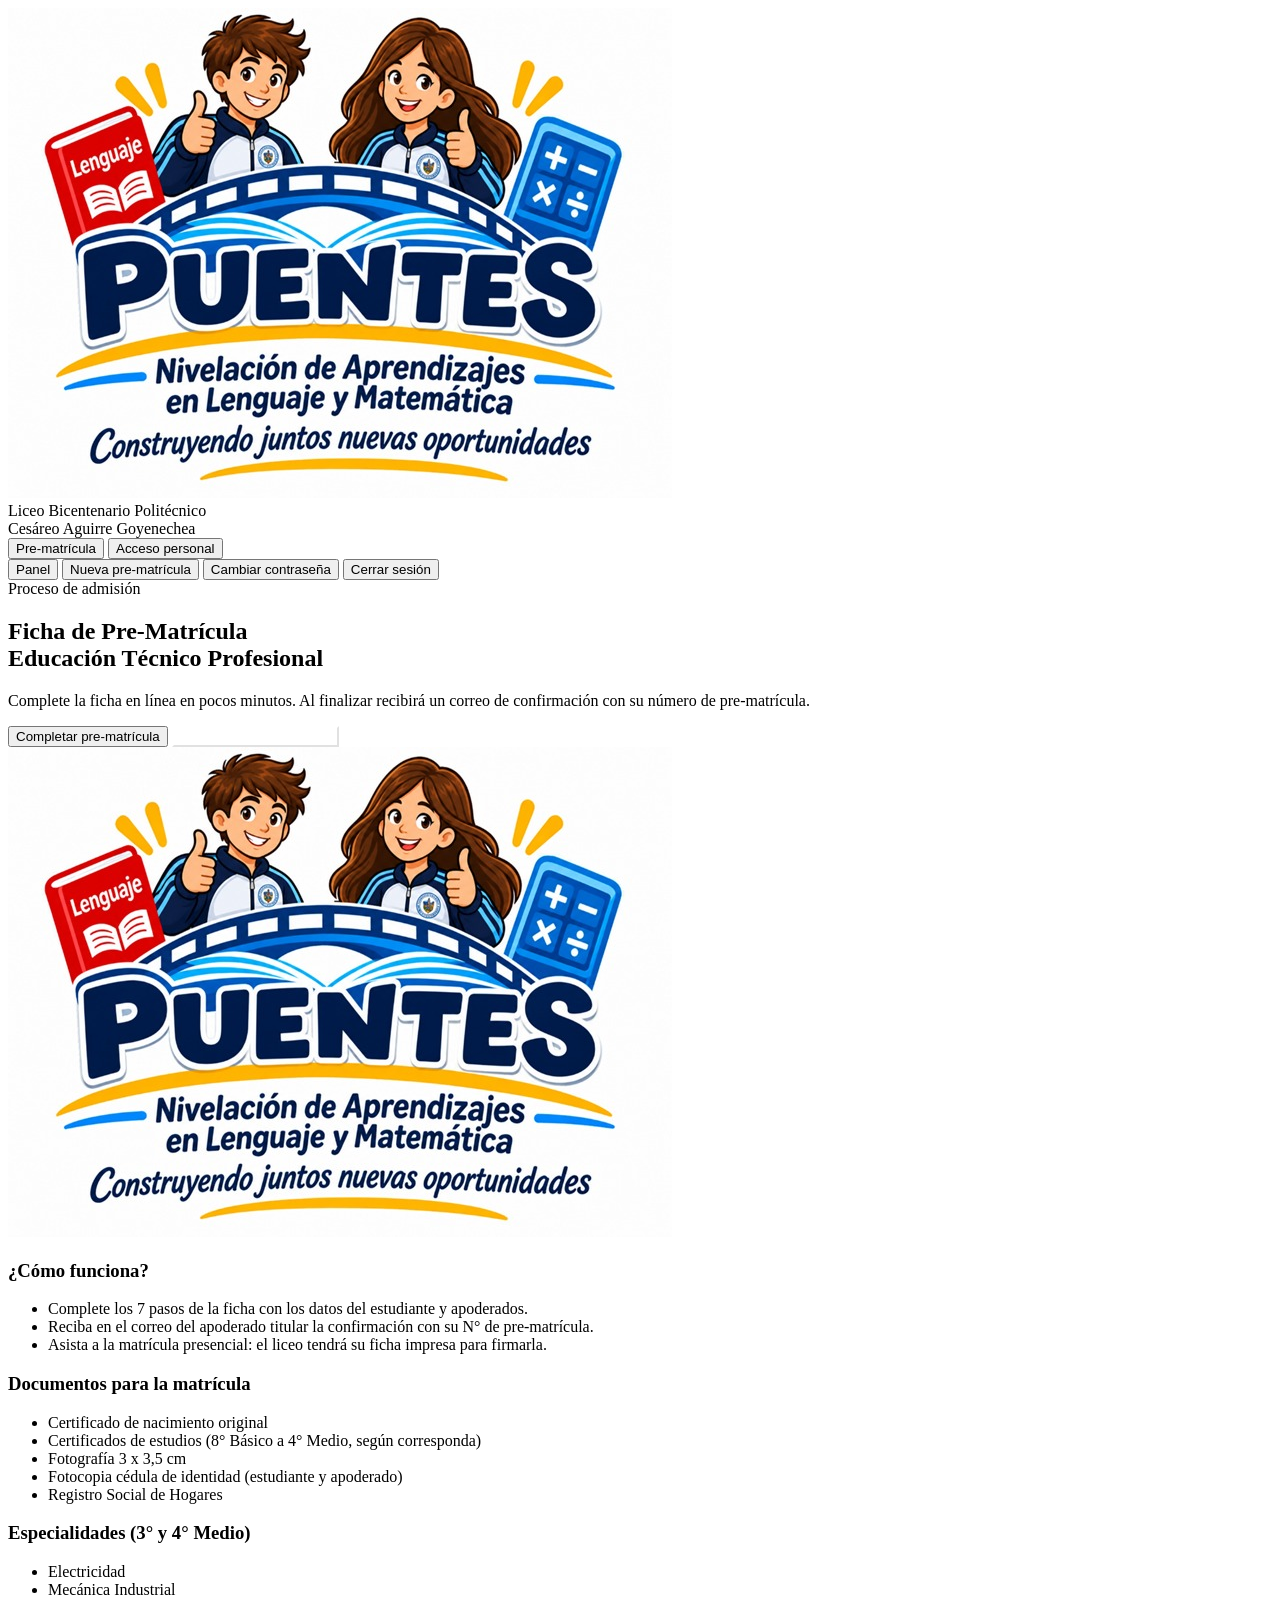
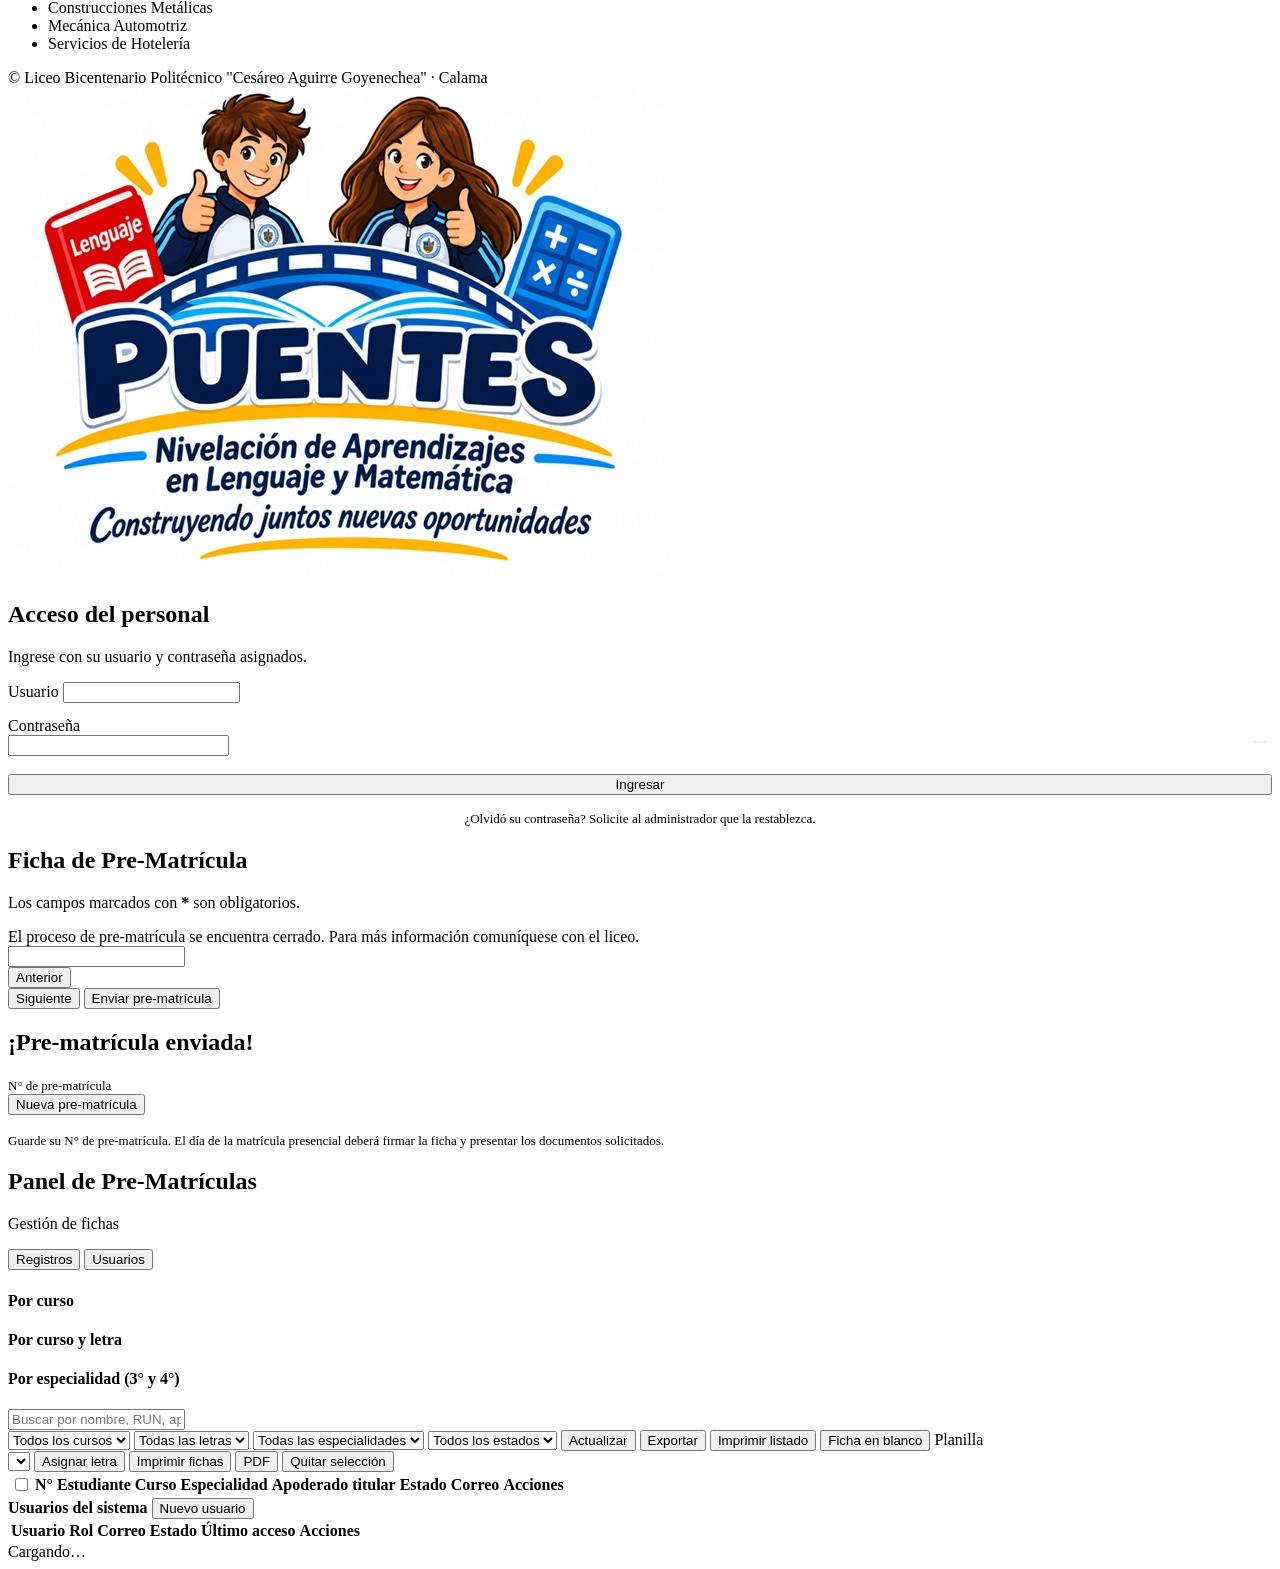
==== index.html @ ebf39d46 "Add files via upload" ====
<!DOCTYPE html>
<html lang="es">
<head>
  <meta charset="UTF-8">
  <meta name="viewport" content="width=device-width, initial-scale=1">
  <title>Pre-Matrícula 2027 · Liceo Bicentenario Politécnico "Cesáreo Aguirre Goyenechea"</title>
  <meta name="description" content="Ficha de pre-matrícula en línea del Liceo Bicentenario Politécnico Cesáreo Aguirre Goyenechea, Calama.">
  <link rel="icon" href="img/logo.png">
  <link rel="preconnect" href="https://script.google.com">
  <link rel="preconnect" href="https://fonts.googleapis.com">
  <link rel="preconnect" href="https://fonts.gstatic.com" crossorigin>
  <link href="https://fonts.googleapis.com/css2?family=Inter:wght@400;500;600;700;800&display=swap" rel="stylesheet">
  <link rel="stylesheet" href="css/estilos.css">
</head>
<body>

<!-- ================= BARRA SUPERIOR ================= -->
<header class="topbar">
  <div class="in">
    <div class="marca" onclick="irInicio()">
      <img class="logo-img" src="img/logo.png" alt="Logo Liceo">
      <div style="min-width:0">
        <div class="t1">Liceo Bicentenario Politécnico</div>
        <div class="t2">Cesáreo Aguirre Goyenechea</div>
      </div>
    </div>
    <div class="acciones" id="acciones-publicas">
      <button class="btn btn-ghost" onclick="irFormulario()"><span data-i="doc"></span><span class="txt">Pre-matrícula</span></button>
      <button class="btn btn-pri" onclick="irLogin()"><span data-i="lock"></span><span class="txt">Acceso personal</span></button>
    </div>
    <div class="acciones oculto" id="acciones-privadas">
      <div class="usuario-chip" id="chip" onclick="toggleMenu(event)">
        <div><div class="n" id="chip-nombre"></div><div class="r" id="chip-rol"></div></div>
        <div class="av" id="chip-av"></div>
        <div class="menu oculto" id="menu-usuario">
          <button onclick="mostrarVista('v-panel')"><span data-i="grid"></span>Panel</button>
          <button onclick="irFormulario()"><span data-i="doc"></span>Nueva pre-matrícula</button>
          <button onclick="modalPassword(false)"><span data-i="key"></span>Cambiar contraseña</button>
          <button onclick="logout()"><span data-i="salir"></span>Cerrar sesión</button>
        </div>
      </div>
    </div>
  </div>
</header>

<main>
  <!-- ================= INICIO ================= -->
  <section id="v-inicio" class="vista">
    <div class="hero">
      <div class="in">
        <div>
          <span class="eyebrow"><span data-i="cal"></span> Proceso de admisión <span class="anio"></span></span>
          <h1>Ficha de <span>Pre-Matrícula <span class="anio"></span></span><br>Educación Técnico Profesional</h1>
          <p>Complete la ficha en línea en pocos minutos. Al finalizar recibirá un correo de confirmación con su número de pre-matrícula.</p>
          <div class="ctas">
            <button class="btn btn-oro btn-lg" onclick="irFormulario()"><span data-i="doc"></span>Completar pre-matrícula</button>
            <button class="btn btn-sec btn-lg" style="background:rgba(255,255,255,.1);color:#fff;border-color:rgba(255,255,255,.35)" onclick="irLogin()"><span data-i="lock"></span>Acceso personal del liceo</button>
          </div>
        </div>
        <div class="sello"><img class="logo-img" src="img/logo.png" alt="Logo"></div>
      </div>
    </div>
    <div class="inicio-cards">
      <div class="card icard">
        <div class="ic"><span data-i="lista"></span></div>
        <h3>¿Cómo funciona?</h3>
        <ul class="pasos-lista">
          <li>Complete los 7 pasos de la ficha con los datos del estudiante y apoderados.</li>
          <li>Reciba en el correo del apoderado titular la confirmación con su N° de pre-matrícula.</li>
          <li>Asista a la matrícula presencial: el liceo tendrá su ficha impresa para firmarla.</li>
        </ul>
      </div>
      <div class="card icard">
        <div class="ic"><span data-i="clip"></span></div>
        <h3>Documentos para la matrícula</h3>
        <ul>
          <li>Certificado de nacimiento original</li>
          <li>Certificados de estudios (8° Básico a 4° Medio, según corresponda)</li>
          <li>Fotografía 3 x 3,5 cm</li>
          <li>Fotocopia cédula de identidad (estudiante y apoderado)</li>
          <li>Registro Social de Hogares</li>
        </ul>
      </div>
      <div class="card icard">
        <div class="ic"><span data-i="escudo"></span></div>
        <h3>Especialidades (3° y 4° Medio)</h3>
        <ul>
          <li>Electricidad</li><li>Mecánica Industrial</li><li>Construcciones Metálicas</li><li>Mecánica Automotriz</li><li>Servicios de Hotelería</li>
        </ul>
      </div>
    </div>
    <div class="pie">© <span class="anio"></span> Liceo Bicentenario Politécnico "Cesáreo Aguirre Goyenechea" · Calama</div>
  </section>

  <!-- ================= LOGIN ================= -->
  <section id="v-login" class="vista oculto">
    <div class="login-wrap">
      <form class="card login" id="form-login" autocomplete="on" novalidate>
        <div class="cab">
          <img class="logo-img" src="img/logo.png" alt="Logo">
          <h2>Acceso del personal</h2>
          <p>Ingrese con su usuario y contraseña asignados.</p>
        </div>
        <div class="campo" style="margin-bottom:14px">
          <label for="lg-usuario">Usuario</label>
          <input class="control" id="lg-usuario" autocomplete="username" autocapitalize="none" required>
        </div>
        <div class="campo" style="margin-bottom:18px">
          <label for="lg-pass">Contraseña</label>
          <div style="position:relative">
            <input class="control" id="lg-pass" type="password" autocomplete="current-password" required style="padding-right:46px">
            <button type="button" class="btn-ico" style="position:absolute;right:6px;top:6px;border:0" onclick="verPass('lg-pass')" aria-label="Mostrar contraseña"><span data-i="ojo"></span></button>
          </div>
        </div>
        <div id="lg-error" class="aviso err oculto" style="margin-bottom:14px"></div>
        <button class="btn btn-pri btn-lg" style="width:100%" type="submit"><span data-i="lock"></span>Ingresar</button>
        <p style="text-align:center;margin-top:16px;font-size:13px;color:var(--muted)">¿Olvidó su contraseña? Solicite al administrador que la restablezca.</p>
      </form>
    </div>
  </section>

  <!-- ================= FORMULARIO ================= -->
  <section id="v-form" class="vista oculto">
    <div class="contenedor">
      <div class="form-wrap">
        <div class="form-cab">
          <div>
            <h2>Ficha de Pre-Matrícula <span class="anio"></span></h2>
            <p>Los campos marcados con <b style="color:var(--rojo)">*</b> son obligatorios.</p>
          </div>
          <span class="guardado" id="guardado"></span>
        </div>
        <div id="form-cerrado" class="aviso warn oculto"><span data-i="info"></span><div>El proceso de pre-matrícula se encuentra cerrado. Para más información comuníquese con el liceo.</div></div>
        <div id="form-abierto">
          <div class="stepper" id="stepper"></div>
          <div class="paso-movil" id="paso-movil"></div>
          <div class="barra-progreso"><div id="progreso"></div></div>
          <form class="card panel-form" id="form-matricula" novalidate autocomplete="off">
            <input type="text" name="website" id="website" class="sr" tabindex="-1" autocomplete="off" aria-hidden="true">
            <div id="pasos"></div>
            <div class="nav-form">
              <button type="button" class="btn btn-sec" id="btn-ant" onclick="pasoAnterior()"><span data-i="izq"></span>Anterior</button>
              <div class="der">
                <button type="button" class="btn btn-pri" id="btn-sig" onclick="pasoSiguiente()">Siguiente<span data-i="der"></span></button>
                <button type="submit" class="btn btn-oro oculto" id="btn-enviar"><span data-i="enviar"></span>Enviar pre-matrícula</button>
              </div>
            </div>
          </form>
        </div>
      </div>
    </div>
  </section>

  <!-- ================= ÉXITO ================= -->
  <section id="v-exito" class="vista oculto">
    <div class="contenedor">
      <div class="card exito">
        <div class="ok-ic"><span data-i="check"></span></div>
        <h2>¡Pre-matrícula enviada!</h2>
        <p id="ex-nombre" style="color:var(--muted)"></p>
        <div class="folio"><span style="font-size:13px;color:var(--muted)">N° de pre-matrícula</span><b id="ex-num"></b></div>
        <div id="ex-email" class="aviso" style="text-align:left"></div>
        <div class="botones">
          <button class="btn btn-sec" onclick="nuevoFormulario()"><span data-i="mas"></span>Nueva pre-matrícula</button>
        </div>
        <p style="margin-top:18px;font-size:13px;color:var(--muted)">Guarde su N° de pre-matrícula. El día de la matrícula presencial deberá firmar la ficha y presentar los documentos solicitados.</p>
      </div>
    </div>
  </section>

  <!-- ================= PANEL ================= -->
  <section id="v-panel" class="vista oculto">
    <div class="contenedor">
      <div class="panel-cab">
        <div>
          <h2>Panel de Pre-Matrículas</h2>
          <p id="panel-sub">Gestión de fichas <span class="anio"></span></p>
        </div>
        <div class="tabs" id="tabs">
          <button class="tab activo" data-tab="t-registros" onclick="cambiarTab(this)"><span data-i="lista"></span>Registros</button>
          <button class="tab oculto" id="tab-usuarios" data-tab="t-usuarios" onclick="cambiarTab(this)"><span data-i="usuarios"></span>Usuarios</button>
        </div>
      </div>

      <!-- Registros -->
      <div id="t-registros" class="tab-pane">
        <div class="stats" id="stats"></div>
        <div class="dist dist3">
          <div class="card"><h4>Por curso <span class="anio"></span></h4><div id="dist-curso"></div></div>
          <div class="card"><h4>Por curso y letra</h4><div id="dist-letra"></div></div>
          <div class="card"><h4>Por especialidad (3° y 4°)</h4><div id="dist-esp"></div></div>
        </div>
        <div class="card">
          <div class="toolbar">
            <div class="buscar"><span data-i="lupa"></span><input class="control" id="flt-buscar" placeholder="Buscar por nombre, RUN, apoderado o N°…" oninput="filtrar()"></div>
            <select class="control" id="flt-curso" onchange="filtrar()"><option value="">Todos los cursos</option></select>
            <select class="control" id="flt-letra" onchange="filtrar()"><option value="">Todas las letras</option></select>
            <select class="control" id="flt-esp" onchange="filtrar()"><option value="">Todas las especialidades</option></select>
            <select class="control" id="flt-estado" onchange="filtrar()"><option value="">Todos los estados</option></select>
            <button class="btn btn-sec btn-sm" onclick="cargarPanel()" title="Actualizar"><span data-i="refrescar"></span>Actualizar</button>
            <button class="btn btn-sec btn-sm" onclick="exportar()" title="Exportar a Excel (CSV) los registros filtrados"><span data-i="descargar"></span>Exportar</button>
            <button class="btn btn-sec btn-sm" onclick="imprimirNomina()" title="Imprimir la lista de los registros filtrados (nómina)"><span data-i="lista"></span>Imprimir listado</button>
            <button class="btn btn-sec btn-sm" onclick="imprimirFicha('')" title="Imprimir ficha en blanco"><span data-i="impresora"></span>Ficha en blanco</button>
            <a class="btn btn-sec btn-sm oculto" id="btn-planilla" target="_blank" rel="noopener"><span data-i="tabla"></span>Planilla</a>
          </div>
          <div class="seleccion oculto" id="barra-sel">
            <b id="sel-info"></b>
            <span class="sel-grupo" id="sel-letra-grupo">
              <select class="control" id="sel-letra"></select>
              <button class="btn btn-pri btn-sm" onclick="asignarLetraSeleccion()"><span data-i="check"></span>Asignar letra</button>
            </span>
            <button class="btn btn-sec btn-sm" onclick="imprimirSeleccion()"><span data-i="impresora"></span>Imprimir fichas</button>
            <button class="btn btn-sec btn-sm" onclick="pdfSeleccion()"><span data-i="pdf"></span>PDF</button>
            <button class="btn btn-ghost btn-sm" onclick="limpiarSeleccion()"><span data-i="x"></span>Quitar selección</button>
          </div>
          <div class="tabla-wrap">
            <table class="tabla">
              <thead><tr>
                <th class="sin col-sel"><input type="checkbox" id="sel-todos" title="Seleccionar todos los registros filtrados" onchange="seleccionarTodos(this.checked)"></th>
                <th data-o="numRegistro">N°</th>
                <th data-o="nombre">Estudiante</th>
                <th data-o="cursoLetra">Curso</th>
                <th data-o="especialidad">Especialidad</th>
                <th data-o="apoderado">Apoderado titular</th>
                <th data-o="estado">Estado</th>
                <th data-o="emailEnviado">Correo</th>
                <th class="sin" style="text-align:right">Acciones</th>
              </tr></thead>
              <tbody id="tbody"></tbody>
            </table>
          </div>
          <div class="paginacion"><span id="pg-info"></span><div class="pg" id="pg-btns"></div></div>
        </div>
      </div>

      <!-- Usuarios -->
      <div id="t-usuarios" class="tab-pane oculto">
        <div class="roles" id="roles-info"></div>
        <div class="card">
          <div class="toolbar">
            <strong style="flex:1">Usuarios del sistema</strong>
            <button class="btn btn-pri btn-sm" onclick="modalUsuario(null)"><span data-i="mas"></span>Nuevo usuario</button>
          </div>
          <div class="tabla-wrap">
            <table class="tabla">
              <thead><tr><th class="sin">Usuario</th><th class="sin">Rol</th><th class="sin">Correo</th><th class="sin">Estado</th><th class="sin">Último acceso</th><th class="sin" style="text-align:right">Acciones</th></tr></thead>
              <tbody id="tbody-usuarios"></tbody>
            </table>
          </div>
        </div>
      </div>
    </div>
  </section>
</main>

<div id="modal-raiz"></div>
<div id="toasts"></div>
<div id="cargando" class="oculto"><div><div class="spinner" style="margin:0 auto"></div><div class="cargando-txt" id="cargando-txt">Cargando…</div></div></div>

<script src="js/config.js"></script>
<script src="js/esquema.js"></script>
<script src="js/ficha.js"></script>
<script src="js/app.js"></script>
</body>
</html>
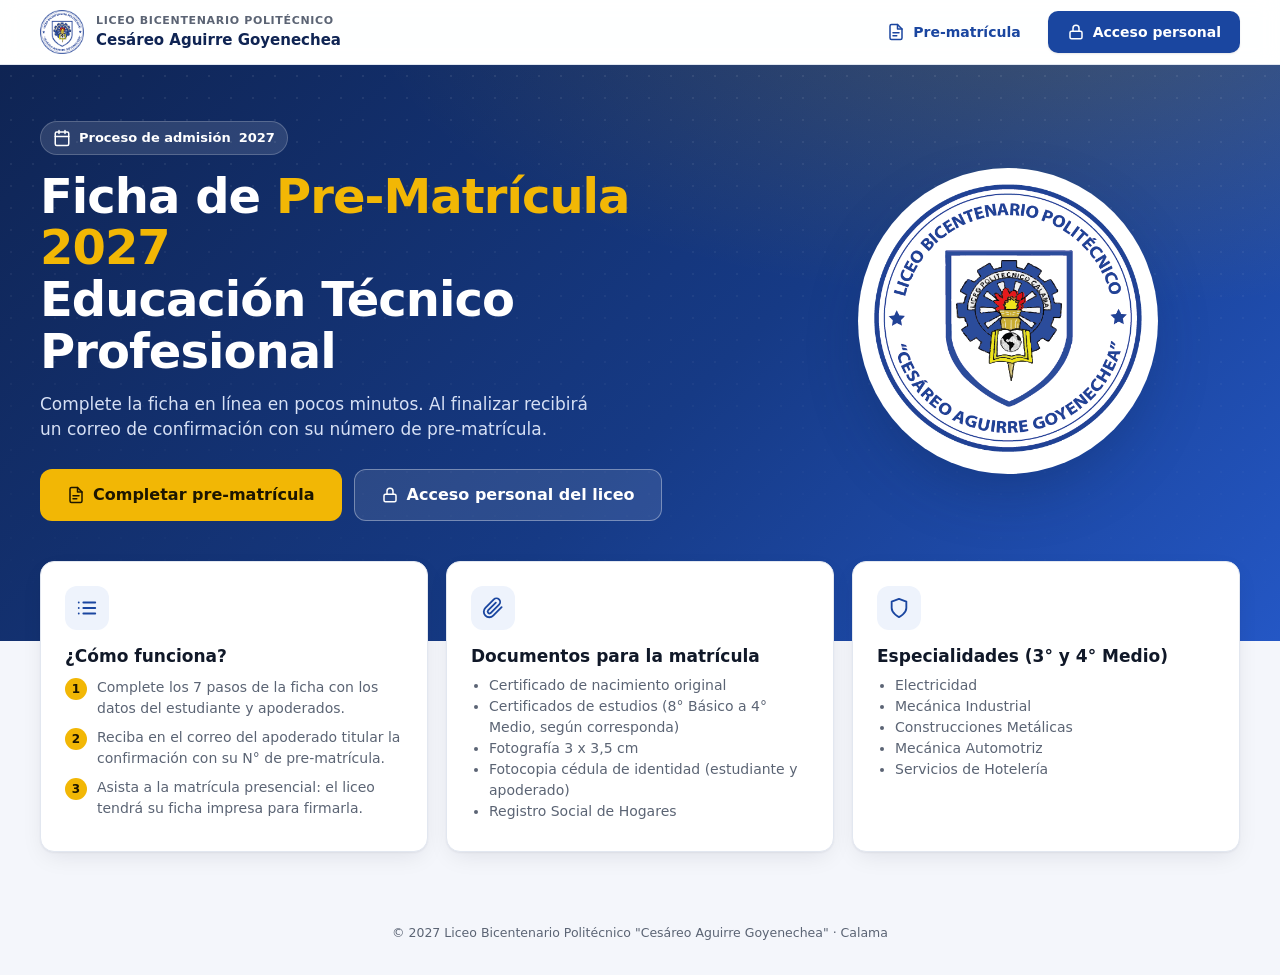
==== commit 76e345b4: "Add files via upload" ====
--- a/css/estilos.css
+++ b/css/estilos.css
@@ -0,0 +1,302 @@
+:root{
+  --navy:#0f2453; --azul:#1a46a0; --azul-2:#2457c5; --azul-50:#eef3fc; --azul-100:#dbe6fa;
+  --oro:#f2b705; --oro-50:#fff8e1; --rojo:#c8321f; --rojo-50:#fdeceA; --verde:#0e7a55; --verde-50:#e6f6ef;
+  --bg:#f4f6fb; --card:#ffffff; --txt:#101828; --muted:#5b6474; --borde:#e2e7f0; --borde-2:#cfd6e3;
+  --radio:14px; --radio-sm:10px; --sombra:0 1px 2px rgba(16,24,40,.05),0 8px 24px -6px rgba(16,24,40,.10);
+  --sombra-lg:0 24px 60px -12px rgba(15,36,83,.35);
+}
+*{box-sizing:border-box;margin:0;padding:0}
+html{-webkit-text-size-adjust:100%}
+body{font-family:Inter,system-ui,-apple-system,"Segoe UI",Roboto,Arial,sans-serif;background:var(--bg);color:var(--txt);font-size:15px;line-height:1.5;min-height:100vh}
+button,input,select,textarea{font:inherit;color:inherit}
+a{color:var(--azul)}
+.oculto{display:none!important}
+.sr{position:absolute;width:1px;height:1px;overflow:hidden;clip:rect(0 0 0 0)}
+
+/* ---------- Barra superior ---------- */
+.topbar{position:sticky;top:0;z-index:40;background:rgba(255,255,255,.92);backdrop-filter:saturate(1.4) blur(10px);border-bottom:1px solid var(--borde)}
+.topbar .in{max-width:1240px;margin:0 auto;padding:10px 20px;display:flex;align-items:center;gap:14px}
+.marca{display:flex;align-items:center;gap:12px;cursor:pointer;min-width:0}
+.marca img{width:44px;height:44px;flex:none}
+.marca .t1{font-size:11px;font-weight:600;letter-spacing:.06em;color:var(--muted);text-transform:uppercase;white-space:nowrap;overflow:hidden;text-overflow:ellipsis}
+.marca .t2{font-size:15px;font-weight:800;color:var(--navy);white-space:nowrap;overflow:hidden;text-overflow:ellipsis}
+.topbar .acciones{margin-left:auto;display:flex;gap:8px;align-items:center}
+.usuario-chip{display:flex;align-items:center;gap:10px;padding:5px 6px 5px 12px;border:1px solid var(--borde);border-radius:999px;background:#fff;cursor:pointer;position:relative}
+.usuario-chip .av{width:32px;height:32px;border-radius:50%;background:var(--azul);color:#fff;display:grid;place-items:center;font-weight:700;font-size:13px}
+.usuario-chip .n{font-size:13px;font-weight:600;line-height:1.1}
+.usuario-chip .r{font-size:11px;color:var(--muted)}
+.menu{position:absolute;right:0;top:calc(100% + 8px);background:#fff;border:1px solid var(--borde);border-radius:12px;box-shadow:var(--sombra);min-width:210px;padding:6px;z-index:50}
+.menu button{display:flex;width:100%;gap:10px;align-items:center;padding:9px 10px;border:0;background:none;border-radius:8px;cursor:pointer;font-size:14px;text-align:left}
+.menu button:hover{background:var(--azul-50)}
+
+/* ---------- Botones ---------- */
+.btn{display:inline-flex;align-items:center;justify-content:center;gap:8px;height:42px;padding:0 18px;border-radius:10px;border:1px solid transparent;font-weight:600;font-size:14px;cursor:pointer;transition:.15s;white-space:nowrap;text-decoration:none}
+.btn svg{width:18px;height:18px;flex:none}
+.btn-pri{background:var(--azul);color:#fff;box-shadow:0 1px 2px rgba(16,24,40,.1)}
+.btn-pri:hover{background:var(--navy)}
+.btn-oro{background:var(--oro);color:#1d1600}
+.btn-oro:hover{filter:brightness(.95)}
+.btn-sec{background:#fff;border-color:var(--borde-2);color:var(--txt)}
+.btn-sec:hover{background:var(--azul-50);border-color:var(--azul-100)}
+.btn-peligro{background:var(--rojo);color:#fff}
+.btn-peligro:hover{filter:brightness(.92)}
+.btn-ghost{background:transparent;color:var(--azul)}
+.btn-ghost:hover{background:var(--azul-50)}
+.btn-sm{height:34px;padding:0 12px;font-size:13px;border-radius:8px}
+.btn-lg{height:52px;padding:0 26px;font-size:16px;border-radius:12px}
+.btn[disabled]{opacity:.55;cursor:not-allowed}
+.btn-ico{width:34px;height:34px;padding:0;border-radius:8px;border:1px solid var(--borde);background:#fff;color:var(--muted);display:inline-grid;place-items:center;cursor:pointer;transition:.15s}
+.btn-ico:hover{color:var(--azul);border-color:var(--azul-100);background:var(--azul-50)}
+.btn-ico.rojo:hover{color:var(--rojo);border-color:#f5c4bd;background:var(--rojo-50)}
+.btn-ico svg{width:17px;height:17px}
+
+/* ---------- Inicio ---------- */
+.hero{background:radial-gradient(1200px 500px at 85% -10%,rgba(242,183,5,.18),transparent 60%),linear-gradient(135deg,var(--navy) 0%,#163a85 55%,var(--azul-2) 100%);color:#fff;position:relative;overflow:hidden}
+.hero::after{content:"";position:absolute;inset:0;background-image:radial-gradient(rgba(255,255,255,.08) 1px,transparent 1px);background-size:22px 22px;mask-image:linear-gradient(to bottom,#000,transparent)}
+.hero .in{max-width:1240px;margin:0 auto;padding:56px 20px 120px;display:grid;grid-template-columns:1.2fr .8fr;gap:40px;align-items:center;position:relative;z-index:1}
+.hero .eyebrow{display:inline-flex;gap:8px;align-items:center;background:rgba(255,255,255,.12);border:1px solid rgba(255,255,255,.2);padding:6px 12px;border-radius:999px;font-size:13px;font-weight:600}
+.hero h1{font-size:clamp(30px,4.4vw,48px);line-height:1.08;font-weight:800;margin:16px 0 14px;letter-spacing:-.02em}
+.hero h1 span{color:var(--oro)}
+.hero p{font-size:17px;color:#d6e0f5;max-width:560px}
+.hero .ctas{display:flex;gap:12px;margin-top:26px;flex-wrap:wrap}
+.hero .sello{justify-self:center;width:min(300px,70vw);aspect-ratio:1;border-radius:50%;background:#fff;padding:16px;box-shadow:var(--sombra-lg)}
+.hero .sello img{width:100%;height:100%}
+.inicio-cards{max-width:1240px;margin:-80px auto 0;padding:0 20px 48px;display:grid;grid-template-columns:repeat(3,1fr);gap:18px;position:relative;z-index:2}
+.card{background:var(--card);border:1px solid var(--borde);border-radius:var(--radio);box-shadow:var(--sombra)}
+.icard{padding:24px}
+.icard .ic{width:44px;height:44px;border-radius:12px;background:var(--azul-50);color:var(--azul);display:grid;place-items:center;margin-bottom:14px}
+.icard .ic svg{width:22px;height:22px}
+.icard h3{font-size:17px;margin-bottom:6px}
+.icard p,.icard li{color:var(--muted);font-size:14px}
+.icard ul{padding-left:18px;margin-top:6px}
+.pasos-lista{counter-reset:p;list-style:none;padding:0!important}
+.pasos-lista li{counter-increment:p;display:flex;gap:10px;margin:8px 0;align-items:flex-start}
+.pasos-lista li::before{content:counter(p);flex:none;width:22px;height:22px;border-radius:50%;background:var(--oro);color:#1d1600;font-weight:700;font-size:12px;display:grid;place-items:center;margin-top:1px}
+
+/* ---------- Login ---------- */
+.login-wrap{min-height:calc(100vh - 66px);display:grid;place-items:center;padding:32px 16px;background:radial-gradient(900px 400px at 50% -10%,var(--azul-100),transparent 70%)}
+.login{width:100%;max-width:420px;padding:32px}
+.login .cab{text-align:center;margin-bottom:22px}
+.login .cab img{width:76px;height:76px}
+.login h2{font-size:22px;margin-top:10px}
+.login .cab p{color:var(--muted);font-size:14px}
+
+/* ---------- Formularios ---------- */
+.contenedor{max-width:1240px;margin:0 auto;padding:28px 20px 60px}
+.form-wrap{max-width:920px;margin:0 auto}
+.form-cab{display:flex;align-items:flex-end;justify-content:space-between;gap:16px;margin-bottom:18px;flex-wrap:wrap}
+.form-cab h2{font-size:26px;letter-spacing:-.01em}
+.form-cab p{color:var(--muted)}
+.stepper{display:flex;gap:6px;margin-bottom:18px;overflow-x:auto;padding:4px 2px;scrollbar-width:none}
+.stepper::-webkit-scrollbar{display:none}
+.step{flex:1;min-width:104px;display:flex;flex-direction:column;align-items:center;gap:8px;cursor:pointer;background:none;border:0;padding:0}
+.step .bar{height:5px;width:100%;border-radius:4px;background:var(--borde)}
+.step .lbl{display:flex;align-items:center;gap:7px;font-size:13px;font-weight:600;color:var(--muted)}
+.step .num{width:22px;height:22px;border-radius:50%;border:2px solid var(--borde-2);display:grid;place-items:center;font-size:11px;font-weight:700;background:#fff}
+.step.hecho .bar{background:var(--verde)}
+.step.hecho .num{background:var(--verde);border-color:var(--verde);color:#fff}
+.step.activo .bar{background:var(--azul)}
+.step.activo .lbl{color:var(--azul)}
+.step.activo .num{border-color:var(--azul);background:var(--azul);color:#fff}
+.step[disabled]{cursor:default}
+.paso-movil{display:none;font-size:13px;color:var(--muted);margin-bottom:10px}
+.panel-form{padding:28px}
+.seccion+.seccion{margin-top:28px;padding-top:24px;border-top:1px dashed var(--borde-2)}
+.seccion-tit{display:flex;align-items:center;justify-content:space-between;gap:12px;margin-bottom:16px;flex-wrap:wrap}
+.seccion-tit h3{font-size:18px;display:flex;gap:10px;align-items:center}
+.seccion-tit h3::before{content:"";width:6px;height:22px;border-radius:3px;background:var(--oro)}
+.grid{display:grid;grid-template-columns:repeat(2,minmax(0,1fr));gap:16px 18px}
+.grid.tres{grid-template-columns:repeat(3,minmax(0,1fr))}
+.campo{display:flex;flex-direction:column;gap:6px;min-width:0}
+.campo.full{grid-column:1/-1}
+.campo label{font-size:13.5px;font-weight:600;color:#273248}
+.campo label .req{color:var(--rojo);margin-left:2px}
+.control{height:46px;width:100%;border:1.5px solid var(--borde-2);border-radius:10px;padding:0 13px;background:#fff;transition:.15s;outline:none;font-size:15px}
+select.control{appearance:none;background-image:url("data:image/svg+xml,%3Csvg xmlns='http://www.w3.org/2000/svg' width='12' height='8' fill='none'%3E%3Cpath d='M1 1.5 6 6.5l5-5' stroke='%235b6474' stroke-width='1.8' stroke-linecap='round' stroke-linejoin='round'/%3E%3C/svg%3E");background-repeat:no-repeat;background-position:right 14px center;padding-right:38px;cursor:pointer}
+textarea.control{height:auto;min-height:92px;padding:11px 13px;resize:vertical}
+.control:focus{border-color:var(--azul-2);box-shadow:0 0 0 4px rgba(36,87,197,.14)}
+.control[readonly]{background:#f6f8fb;color:#3c4659;cursor:default}
+.campo.error .control{border-color:var(--rojo);box-shadow:0 0 0 3px rgba(200,50,31,.10)}
+.campo.ok .control{border-color:#9fd4bd}
+.ayuda{font-size:12.5px;color:var(--muted)}
+.msg-error{font-size:12.5px;color:var(--rojo);font-weight:500;display:none}
+.campo.error .msg-error{display:block}
+.campo.error .ayuda{display:none}
+.check{display:flex;gap:10px;align-items:flex-start;font-size:14px;cursor:pointer;user-select:none}
+.check input{width:18px;height:18px;margin-top:2px;accent-color:var(--azul);flex:none}
+.aviso{display:flex;gap:12px;padding:14px 16px;border-radius:12px;font-size:14px;align-items:flex-start}
+.aviso svg{width:20px;height:20px;flex:none;margin-top:1px}
+.aviso.info{background:var(--azul-50);color:#1d3a78;border:1px solid var(--azul-100)}
+.aviso.warn{background:var(--oro-50);color:#6b4e00;border:1px solid #f6e3a3}
+.aviso.err{background:var(--rojo-50);color:#8a2114;border:1px solid #f5c4bd}
+.aviso.ok{background:var(--verde-50);color:#0b5a40;border:1px solid #bfe6d4}
+.nav-form{display:flex;justify-content:space-between;gap:12px;margin-top:22px;align-items:center}
+.nav-form .der{display:flex;gap:10px;margin-left:auto}
+.guardado{font-size:12.5px;color:var(--muted)}
+
+/* Revisión */
+.resumen{display:grid;grid-template-columns:repeat(2,minmax(0,1fr));gap:14px}
+.resumen .bloque{border:1px solid var(--borde);border-radius:12px;padding:16px;background:#fbfcfe}
+.resumen .bloque h4{display:flex;justify-content:space-between;align-items:center;font-size:14px;color:var(--navy);margin-bottom:8px}
+.resumen dl{display:grid;grid-template-columns:minmax(110px,42%) 1fr;gap:5px 10px;font-size:13.5px}
+.resumen dt{color:var(--muted)}
+.resumen dd{font-weight:600;word-break:break-word}
+
+/* Éxito */
+.exito{max-width:640px;margin:40px auto;padding:40px 32px;text-align:center}
+.exito .ok-ic{width:76px;height:76px;border-radius:50%;background:var(--verde-50);color:var(--verde);display:grid;place-items:center;margin:0 auto 18px}
+.exito .ok-ic svg{width:40px;height:40px}
+.exito h2{font-size:26px;margin-bottom:8px}
+.exito .folio{display:inline-block;margin:18px 0;padding:14px 22px;border-radius:12px;background:var(--azul-50);border:1px dashed var(--azul-100)}
+.exito .folio b{display:block;font-size:30px;color:var(--navy)}
+.exito .botones{display:flex;gap:10px;justify-content:center;flex-wrap:wrap;margin-top:18px}
+
+/* ---------- Panel ---------- */
+.panel-cab{display:flex;justify-content:space-between;align-items:flex-end;gap:16px;flex-wrap:wrap;margin-bottom:18px}
+.panel-cab h2{font-size:26px;letter-spacing:-.01em}
+.panel-cab p{color:var(--muted)}
+.tabs{display:flex;gap:4px;background:#e9edf5;padding:4px;border-radius:12px}
+.tab{border:0;background:none;padding:8px 16px;border-radius:9px;font-weight:600;font-size:14px;color:var(--muted);cursor:pointer;display:flex;gap:8px;align-items:center}
+.tab svg{width:17px;height:17px}
+.tab.activo{background:#fff;color:var(--navy);box-shadow:0 1px 3px rgba(16,24,40,.12)}
+.stats{display:grid;grid-template-columns:repeat(6,minmax(0,1fr));gap:14px;margin-bottom:16px}
+.stat{padding:16px 18px}
+.stat .k{font-size:12.5px;color:var(--muted);font-weight:600;text-transform:uppercase;letter-spacing:.04em}
+.stat .v{font-size:30px;font-weight:800;color:var(--navy);line-height:1.15;margin-top:4px;font-variant-numeric:tabular-nums}
+.stat.oro{border-top:3px solid var(--oro)} .stat.azul{border-top:3px solid var(--azul)} .stat.verde{border-top:3px solid var(--verde)} .stat.rojo{border-top:3px solid var(--rojo)} .stat.gris{border-top:3px solid #98a2b3}
+.dist{display:grid;grid-template-columns:1fr 1fr;gap:14px;margin-bottom:16px}
+.dist .card{padding:16px 18px}
+.dist h4{font-size:14px;margin-bottom:10px;color:var(--navy)}
+.barra-fila{display:grid;grid-template-columns:150px 1fr 40px;gap:10px;align-items:center;font-size:13px;margin:6px 0}
+.barra-fila .pista{height:10px;background:#eef1f6;border-radius:6px;overflow:hidden}
+.barra-fila .rel{height:100%;background:var(--azul-2);border-radius:6px}
+.barra-fila .num{text-align:right;font-weight:700;font-variant-numeric:tabular-nums}
+.toolbar{display:flex;gap:10px;flex-wrap:wrap;padding:14px;border-bottom:1px solid var(--borde);align-items:center}
+.toolbar .buscar{position:relative;flex:1 1 260px}
+.toolbar .buscar svg{position:absolute;left:12px;top:50%;transform:translateY(-50%);width:18px;height:18px;color:var(--muted)}
+.toolbar .buscar input{padding-left:38px}
+.toolbar .control{height:40px;font-size:14px}
+.toolbar select.control{width:auto;min-width:140px}
+.tabla-wrap{overflow:auto}
+table.tabla{width:100%;border-collapse:separate;border-spacing:0;font-size:14px}
+.tabla th{position:sticky;top:0;background:#f8f9fc;text-align:left;font-size:12px;text-transform:uppercase;letter-spacing:.04em;color:var(--muted);font-weight:700;padding:11px 12px;border-bottom:1px solid var(--borde);white-space:nowrap;cursor:pointer;user-select:none}
+.tabla th.sin{cursor:default}
+.tabla td{padding:11px 12px;border-bottom:1px solid #eef1f6;vertical-align:middle}
+.tabla tbody tr:hover td{background:#fafbfe}
+.tabla .nom{font-weight:600}
+.tabla td.nw{white-space:nowrap}
+.tabla .sub{font-size:12.5px;color:var(--muted)}
+.tabla .acc{display:flex;gap:6px;justify-content:flex-end}
+.badge{display:inline-flex;align-items:center;gap:6px;padding:3px 10px;border-radius:999px;font-size:12px;font-weight:600;white-space:nowrap}
+.badge::before{content:"";width:6px;height:6px;border-radius:50%;background:currentColor}
+.b-Pendiente{background:var(--oro-50);color:#8a6300}
+.b-Matriculado{background:var(--verde-50);color:var(--verde)}
+.b-Anulado{background:#f2f4f7;color:#667085}
+.b-si{background:var(--verde-50);color:var(--verde)} .b-no{background:var(--rojo-50);color:var(--rojo)}
+select.estado-sel{height:30px;font-size:12.5px;border-radius:999px;padding:0 28px 0 10px;background-position:right 10px center;font-weight:600;border-width:1px}
+.paginacion{display:flex;justify-content:space-between;align-items:center;gap:10px;padding:12px 14px;flex-wrap:wrap;font-size:13.5px;color:var(--muted)}
+.paginacion .pg{display:flex;gap:6px}
+.vacio{padding:48px 20px;text-align:center;color:var(--muted)}
+.roles{display:grid;grid-template-columns:repeat(4,1fr);gap:12px;margin-bottom:16px}
+.roles .card{padding:14px 16px;font-size:13px}
+.roles b{display:block;font-size:14px;margin-bottom:4px;color:var(--navy)}
+
+/* ---------- Modal ---------- */
+.modal-fondo{position:fixed;inset:0;background:rgba(15,23,42,.55);backdrop-filter:blur(2px);z-index:100;display:flex;align-items:flex-start;justify-content:center;padding:4vh 14px;overflow-y:auto;animation:fade .15s}
+.modal{background:#fff;border-radius:16px;width:100%;max-width:560px;box-shadow:var(--sombra-lg);animation:sube .18s ease-out}
+.modal.ancho{max-width:980px}
+.modal-cab{display:flex;justify-content:space-between;align-items:center;gap:12px;padding:18px 22px;border-bottom:1px solid var(--borde)}
+.modal-cab h3{font-size:18px}
+.modal-cuerpo{padding:22px}
+.modal-pie{display:flex;justify-content:flex-end;gap:10px;padding:16px 22px;border-top:1px solid var(--borde);background:#fafbfd;border-radius:0 0 16px 16px;flex-wrap:wrap}
+@keyframes fade{from{opacity:0}} @keyframes sube{from{transform:translateY(12px);opacity:0}}
+
+/* ---------- Toast / carga ---------- */
+#toasts{position:fixed;right:16px;bottom:16px;z-index:200;display:flex;flex-direction:column;gap:10px;max-width:min(420px,calc(100vw - 32px))}
+.toast{background:#101828;color:#fff;padding:12px 16px;border-radius:12px;font-size:14px;box-shadow:var(--sombra-lg);display:flex;gap:10px;align-items:flex-start;animation:sube .2s}
+.toast.err{background:#912018} .toast.ok{background:#0b5a40}
+#cargando{position:fixed;inset:0;background:rgba(255,255,255,.6);z-index:300;display:grid;place-items:center}
+.spinner{width:44px;height:44px;border-radius:50%;border:4px solid var(--azul-100);border-top-color:var(--azul);animation:gira .8s linear infinite}
+.cargando-txt{margin-top:12px;font-weight:600;color:var(--navy);text-align:center}
+@keyframes gira{to{transform:rotate(360deg)}}
+.pie{text-align:center;color:var(--muted);font-size:12.5px;padding:24px 16px 32px}
+
+/* ---------- Responsivo ---------- */
+@media (max-width:1024px){
+  .stats{grid-template-columns:repeat(3,1fr)}
+  .roles{grid-template-columns:repeat(2,1fr)}
+  .inicio-cards{grid-template-columns:1fr 1fr}
+}
+@media (max-width:760px){
+  body{font-size:14.5px}
+  .topbar .in{padding:8px 14px}
+  .marca .t1{display:none}
+  .marca .t2{font-size:14px}
+  .topbar .acciones .btn .txt{display:none}
+  .topbar .acciones .btn{padding:0 12px}
+  .hero .in{grid-template-columns:1fr;padding:34px 18px 100px;text-align:left}
+  .hero .sello{display:none}
+  .inicio-cards{grid-template-columns:1fr;margin-top:-70px}
+  .contenedor{padding:18px 12px 48px}
+  .panel-form{padding:18px}
+  .grid,.grid.tres{grid-template-columns:1fr}
+  .stepper{display:none}
+  .paso-movil{display:block}
+  .barra-progreso{height:6px;border-radius:4px;background:var(--borde);overflow:hidden;margin-bottom:16px}
+  .barra-progreso div{height:100%;background:var(--azul);transition:width .25s}
+  .resumen{grid-template-columns:1fr}
+  .nav-form{flex-wrap:wrap}
+  .nav-form .btn{flex:1}
+  .stats{grid-template-columns:repeat(2,1fr)}
+  .stat .v{font-size:24px}
+  .dist{grid-template-columns:1fr}
+  .barra-fila{grid-template-columns:110px 1fr 34px}
+  .roles{grid-template-columns:1fr}
+  .tabs{width:100%} .tab{flex:1;justify-content:center}
+  .toolbar select.control{flex:1 1 45%}
+  /* Tabla → tarjetas */
+  table.tabla thead{display:none}
+  table.tabla,table.tabla tbody,table.tabla tr,table.tabla td{display:block;width:100%}
+  table.tabla tr{border-bottom:8px solid var(--bg);padding:8px 4px}
+  table.tabla td{border:0;padding:5px 12px;display:flex;justify-content:space-between;gap:12px;text-align:right}
+  table.tabla td::before{content:attr(data-l);font-size:12px;color:var(--muted);font-weight:600;text-align:left;flex:none}
+  table.tabla td.td-nom{display:block;text-align:left}
+  table.tabla td.td-nom::before{display:none}
+  .tabla .acc{justify-content:flex-end;flex-wrap:wrap}
+  .modal-fondo{padding:0}
+  .modal{border-radius:0;min-height:100vh}
+  .modal-pie{border-radius:0;position:sticky;bottom:0}
+  .exito{margin:16px auto;padding:28px 18px}
+}
+@media (min-width:761px){.barra-progreso{display:none}}
+[data-i]{display:inline-flex;align-items:center;justify-content:center}
+[data-i] svg,.ico svg{width:18px;height:18px}
+
+/* ---- Versión GitHub: letra del curso, selección múltiple ---- */
+.dist.dist3{grid-template-columns:1fr 1fr 1fr}
+.barra-fila.clic{cursor:pointer;border-radius:6px;padding:2px 4px;margin:4px -4px}
+.barra-fila.clic:hover{background:var(--azul-50)}
+.curso-celda{display:flex;align-items:center;gap:8px}
+select.letra-sel{height:30px;width:58px;min-width:0;font-size:13px;font-weight:700;padding:0 22px 0 10px;background-position:right 7px center;border-radius:8px}
+select.letra-sel.con{background-color:var(--azul-50);border-color:var(--azul-100);color:var(--azul)}
+.tabla .col-sel{width:38px;padding-right:0;text-align:center}
+.tabla .col-sel input{width:17px;height:17px;cursor:pointer;accent-color:var(--azul)}
+.tabla tr.sel td{background:#f3f7ff}
+.seleccion{display:flex;flex-wrap:wrap;gap:10px;align-items:center;padding:10px 14px;background:var(--azul-50);border-bottom:1px solid var(--azul-100);position:sticky;top:64px;z-index:5}
+.seleccion b{color:var(--navy);margin-right:auto;font-size:14px}
+.seleccion .sel-grupo{display:flex;gap:8px;align-items:center}
+.seleccion select.control{height:36px;font-size:14px;width:auto;min-width:140px}
+@media (max-width:1180px){.stats{grid-template-columns:repeat(3,1fr)} .dist.dist3{grid-template-columns:1fr 1fr}}
+@media (max-width:760px){
+  .stats{grid-template-columns:repeat(2,1fr)}
+  .dist.dist3{grid-template-columns:1fr}
+  .seleccion{top:56px}
+  .seleccion b{width:100%}
+  table.tabla td.col-sel{display:flex;justify-content:flex-start;padding-top:10px}
+  table.tabla td.col-sel::before{content:'Seleccionar';margin-right:8px}
+}
+select.estado-sel{min-width:132px}
+@media (min-width:761px) and (max-width:1440px){
+  .tabla .acc{display:grid;grid-template-columns:repeat(3,auto);gap:4px;justify-content:end}
+  .tabla .acc .btn-ico{width:32px;height:32px}
+}
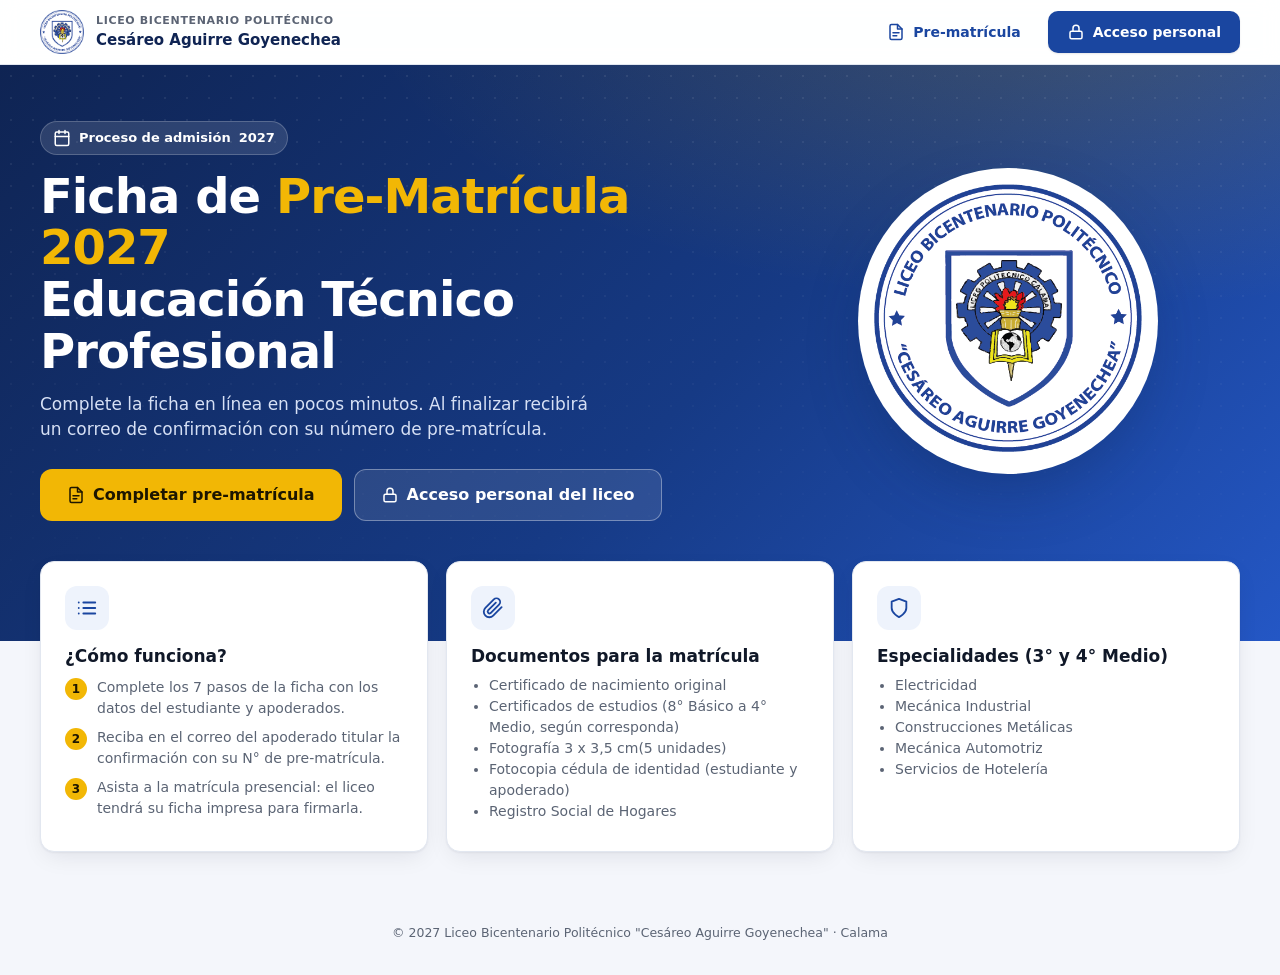
==== commit 018c055f: "Update index.html" ====
--- a/index.html
+++ b/index.html
@@ -76,7 +76,7 @@
         <ul>
           <li>Certificado de nacimiento original</li>
           <li>Certificados de estudios (8° Básico a 4° Medio, según corresponda)</li>
-          <li>Fotografía 3 x 3,5 cm</li>
+          <li>Fotografía 3 x 3,5 cm(5 unidades)</li>
           <li>Fotocopia cédula de identidad (estudiante y apoderado)</li>
           <li>Registro Social de Hogares</li>
         </ul>
--- a/css/estilos.css
+++ b/css/estilos.css
@@ -300,3 +300,4 @@
   .tabla .acc{display:grid;grid-template-columns:repeat(3,auto);gap:4px;justify-content:end}
   .tabla .acc .btn-ico{width:32px;height:32px}
 }
+.nro-mat{display:inline-block;margin-top:4px;padding:1px 7px;border-radius:999px;background:#fdf8d8;border:1px solid #e8d41c;color:#142c66;font-size:11.5px;font-weight:700;white-space:nowrap;font-variant-numeric:tabular-nums}
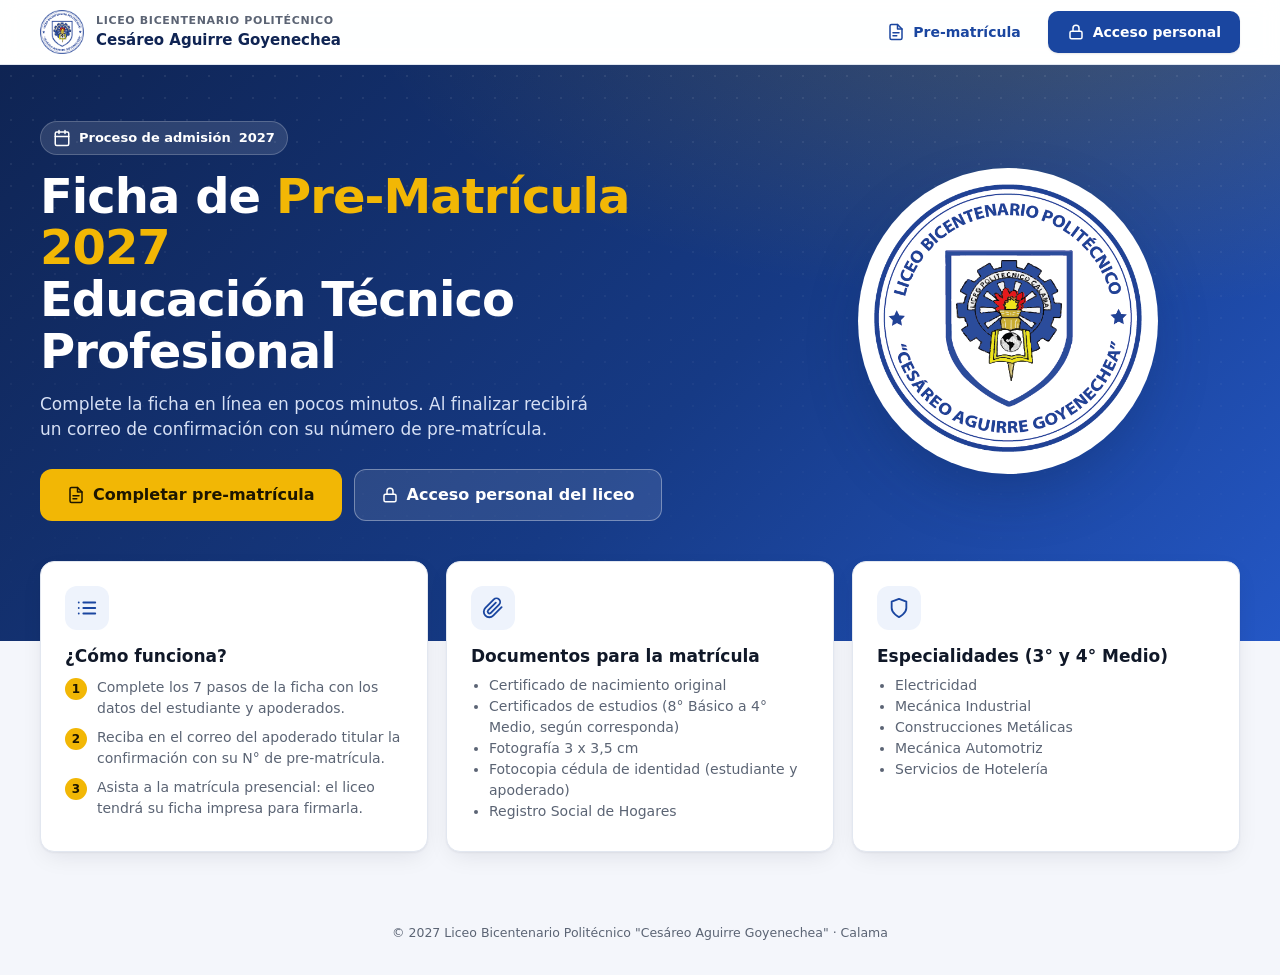
==== commit 07507a38: "Add files via upload" ====
--- a/index.html
+++ b/index.html
@@ -76,7 +76,7 @@
         <ul>
           <li>Certificado de nacimiento original</li>
           <li>Certificados de estudios (8° Básico a 4° Medio, según corresponda)</li>
-          <li>Fotografía 3 x 3,5 cm(5 unidades)</li>
+          <li>Fotografía 3 x 3,5 cm</li>
           <li>Fotocopia cédula de identidad (estudiante y apoderado)</li>
           <li>Registro Social de Hogares</li>
         </ul>
